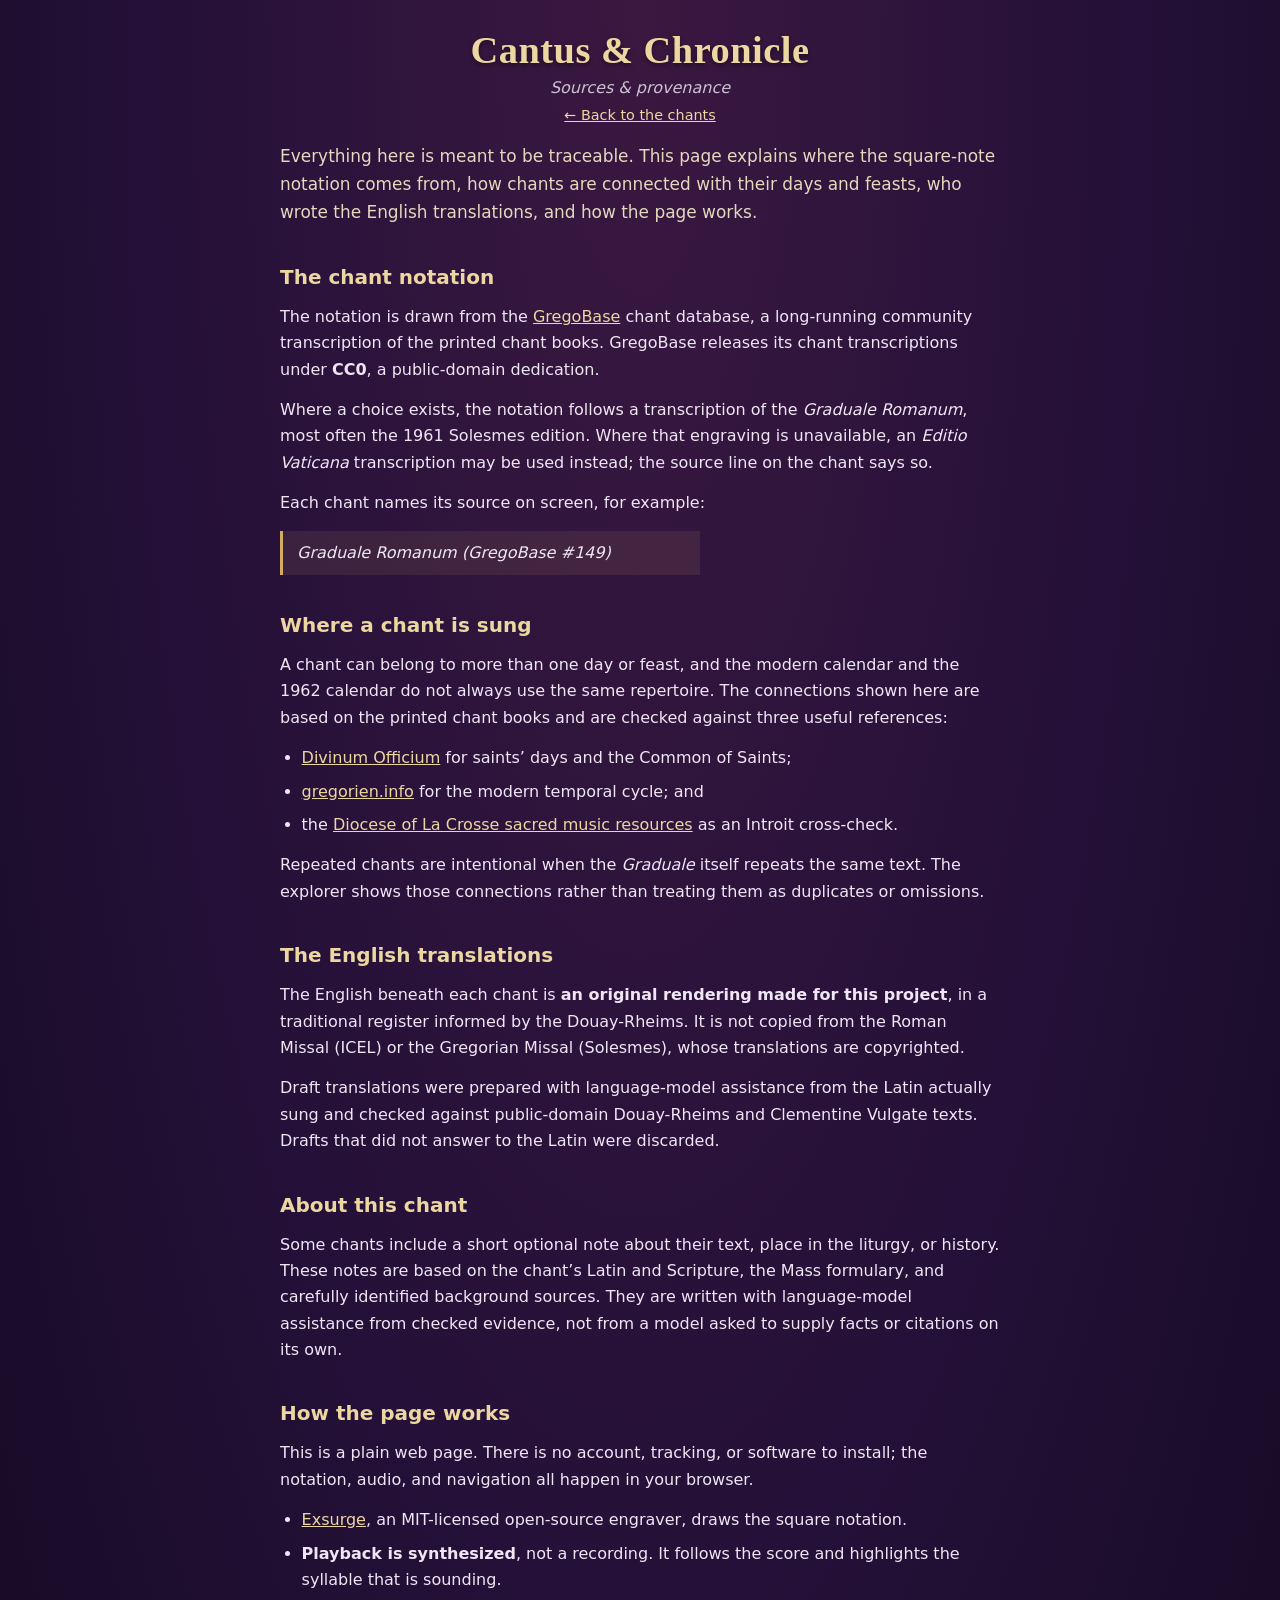
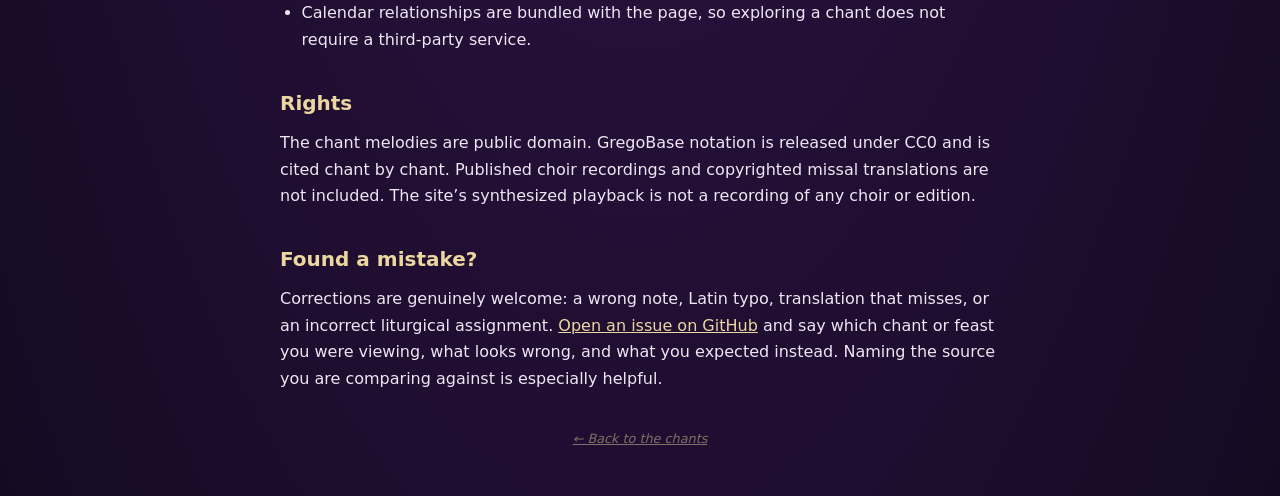
==== sources.html @ ac4ba3e9 "Update Turned repo into an explorer of the same Chants used in Chant of the Day" ====
<!DOCTYPE html>
<html lang="en">
<head>
  <meta charset="UTF-8" />
  <meta name="viewport" content="width=device-width, initial-scale=1.0" />
  <meta name="description" content="Where Cantus & Chronicle's chant notation, liturgical assignments, translations, and notes come from." />
  <title>Sources &middot; Cantus &amp; Chronicle</title>
  <link rel="stylesheet" href="styles.css" />
</head>
<body>
  <main class="console">
    <header class="masthead">
      <h1>Cantus &amp; Chronicle</h1>
      <p class="subtitle">Sources &amp; provenance</p>
      <p class="back-link"><a href="index.html">&larr; Back to the chants</a></p>
    </header>

    <article class="prose">
      <p class="prose-lede">
        Everything here is meant to be traceable. This page explains where the
        square-note notation comes from, how chants are connected with their days and
        feasts, who wrote the English translations, and how the page works.
      </p>

      <h2>The chant notation</h2>
      <p>
        The notation is drawn from the <a href="https://gregobase.selapa.net/" target="_blank" rel="noopener">GregoBase</a>
        chant database, a long-running community transcription of the printed chant
        books. GregoBase releases its chant transcriptions under <strong>CC0</strong>,
        a public-domain dedication.
      </p>
      <p>
        Where a choice exists, the notation follows a transcription of the
        <em>Graduale Romanum</em>, most often the 1961 Solesmes edition. Where that
        engraving is unavailable, an <em>Editio Vaticana</em> transcription may be
        used instead; the source line on the chant says so.
      </p>
      <p>Each chant names its source on screen, for example:</p>
      <p class="prose-example">Graduale Romanum (GregoBase #149)</p>

      <h2>Where a chant is sung</h2>
      <p>
        A chant can belong to more than one day or feast, and the modern calendar and
        the 1962 calendar do not always use the same repertoire. The connections shown
        here are based on the printed chant books and are checked against three useful
        references:
      </p>
      <ul>
        <li><a href="https://www.divinumofficium.com/" target="_blank" rel="noopener">Divinum Officium</a> for saints&rsquo; days and the Common of Saints;</li>
        <li><a href="https://gregorien.info/" target="_blank" rel="noopener">gregorien.info</a> for the modern temporal cycle; and</li>
        <li>the <a href="https://diolc.org/sacredworship/sacred-music/" target="_blank" rel="noopener">Diocese of La Crosse sacred music resources</a> as an Introit cross-check.</li>
      </ul>
      <p>
        Repeated chants are intentional when the <em>Graduale</em> itself repeats the
        same text. The explorer shows those connections rather than treating them as
        duplicates or omissions.
      </p>

      <h2>The English translations</h2>
      <p>
        The English beneath each chant is <strong>an original rendering made for this
        project</strong>, in a traditional register informed by the Douay-Rheims. It is
        not copied from the Roman Missal (ICEL) or the Gregorian Missal (Solesmes),
        whose translations are copyrighted.
      </p>
      <p>
        Draft translations were prepared with language-model assistance from the Latin
        actually sung and checked against public-domain Douay-Rheims and Clementine
        Vulgate texts. Drafts that did not answer to the Latin were discarded.
      </p>

      <h2>About this chant</h2>
      <p>
        Some chants include a short optional note about their text, place in the
        liturgy, or history. These notes are based on the chant&rsquo;s Latin and Scripture,
        the Mass formulary, and carefully identified background sources. They are
        written with language-model assistance from checked evidence, not from a model
        asked to supply facts or citations on its own.
      </p>

      <h2>How the page works</h2>
      <p>
        This is a plain web page. There is no account, tracking, or software to
        install; the notation, audio, and navigation all happen in your browser.
      </p>
      <ul>
        <li><a href="https://github.com/frmatthew/exsurge" target="_blank" rel="noopener">Exsurge</a>, an MIT-licensed open-source engraver, draws the square notation.</li>
        <li><strong>Playback is synthesized</strong>, not a recording. It follows the score and highlights the syllable that is sounding.</li>
        <li>Calendar relationships are bundled with the page, so exploring a chant does not require a third-party service.</li>
      </ul>

      <h2>Rights</h2>
      <p>
        The chant melodies are public domain. GregoBase notation is released under
        CC0 and is cited chant by chant. Published choir recordings and copyrighted
        missal translations are not included. The site&rsquo;s synthesized playback is not
        a recording of any choir or edition.
      </p>

      <h2>Found a mistake?</h2>
      <p>
        Corrections are genuinely welcome: a wrong note, Latin typo, translation that
        misses, or an incorrect liturgical assignment. <a href="https://github.com/financeprofessormckee/Cantus-and-Chronicle/issues" target="_blank" rel="noopener">Open an issue on GitHub</a>
        and say which chant or feast you were viewing, what looks wrong, and what you
        expected instead. Naming the source you are comparing against is especially helpful.
      </p>
    </article>

    <footer class="footnotes">
      <p class="draft-note"><a href="index.html">&larr; Back to the chants</a></p>
    </footer>
  </main>
</body>
</html>
---- styles.css ----
:root {
  --ground-dark: #150a22;
  --ground: #241038;
  --aubergine: #3a1840;
  --gold: #d6ad60;
  --gold-soft: #ecd7a0;
  --parchment: #fbf6ea;
  --ink: #1c1a17;
  --cream-edge: #e4d8bd;
  --text: #efe6f3;
  /* Follow-along highlight colour (Chant of the Day sets this per season; here it
     is a fixed warm gold since the explorer isn't tied to a liturgical day). */
  --accent: #b3892f;
}

* { box-sizing: border-box; }

html, body { margin: 0; min-height: 100%; }

body {
  font-family: "Segoe UI", system-ui, -apple-system, sans-serif;
  color: var(--text);
  background:
    radial-gradient(ellipse at 50% 0%, var(--aubergine), var(--ground) 55%, var(--ground-dark) 100%);
  display: flex;
  justify-content: center;
  padding: 28px 16px 48px;
}

.console {
  width: 100%;
  max-width: 720px;
  display: flex;
  flex-direction: column;
  align-items: center;
  gap: 20px;
}

/* ---- Masthead ---- */
.masthead { text-align: center; }
.masthead h1 {
  margin: 0;
  font-family: Georgia, "Times New Roman", serif;
  font-size: clamp(1.6rem, 5vw, 2.4rem);
  letter-spacing: 0.5px;
  color: var(--gold-soft);
  text-shadow: 0 2px 4px rgba(0, 0, 0, 0.45);
}
.subtitle { margin: 6px 0 0; opacity: 0.82; font-style: italic; }

/* ---- Chant heading (title + mode) ---- */
.chant-head { text-align: center; }
.chant-title {
  margin: 0;
  font-family: Georgia, "Times New Roman", serif;
  font-size: clamp(1.3rem, 4vw, 1.8rem);
  color: var(--gold-soft);
}
.chant-mode {
  margin: 6px 0 0;
  font-size: 0.78rem;
  text-transform: uppercase;
  letter-spacing: 0.6px;
  opacity: 0.7;
}

/* ---- Score card (cream parchment panel for the notation) ---- */
.score-card {
  width: 100%;
  background: var(--parchment);
  border: 1px solid var(--cream-edge);
  border-radius: 14px;
  box-shadow: 0 8px 24px rgba(0, 0, 0, 0.4), inset 0 0 0 6px rgba(214, 173, 96, 0.18);
  padding: 22px 22px 14px;
}
.score {
  width: 100%;
  min-height: 120px;
  display: flex;
  align-items: center;
  justify-content: center;
  color: var(--ink);
}
/* Exsurge renders dark-ink SVG square notes; keep it fluid on narrow screens. */
.score svg { max-width: 100%; height: auto; }

/* Follow-along highlight: playback.js adds .chant-active to the sounding notation
   group. Tinting the group lights the note and its syllable together. */
.score .ChantNotationElement.chant-active use,
.score .ChantNotationElement.chant-active path,
.score .ChantNotationElement.chant-active rect,
.score .ChantNotationElement.chant-active text {
  fill: var(--accent);
}
.score .ChantNotationElement.chant-active {
  filter: drop-shadow(0 0 2px var(--accent));
}
.score .ChantNotationElement use,
.score .ChantNotationElement text,
.score .ChantNotationElement rect {
  transition: fill 90ms linear;
}

.score-tools {
  display: flex;
  align-items: center;
  gap: 12px;
  margin-top: 8px;
  padding-top: 12px;
  border-top: 1px dashed var(--cream-edge);
}
.play-note { font-size: 0.82rem; color: #6b5d44; }

/* ---- Buttons ---- */
button {
  font-size: 1rem;
  font-weight: 600;
  border: none;
  border-radius: 9px;
  cursor: pointer;
  transition: transform 0.05s ease, filter 0.15s ease, background 0.15s ease;
}
button:active { transform: translateY(1px); }

button.ghost {
  background: transparent;
  color: #6b4a2e;
  border: 1.5px solid var(--gold);
  padding: 7px 14px;
}
button.ghost:hover { background: rgba(214, 173, 96, 0.18); }
button.ghost:disabled { opacity: 0.5; cursor: default; }

button.primary {
  background: var(--gold);
  color: #3a2a08;
  padding: 11px 22px;
  font-size: 1.05rem;
}
button.primary:hover { filter: brightness(1.06); }
button.primary:disabled { opacity: 0.5; cursor: default; }

/* ---- Chant text (Latin + translation) ---- */
.chant-text { width: 100%; text-align: center; max-width: 600px; }
.chant-latin {
  margin: 0;
  font-family: Georgia, "Times New Roman", serif;
  font-size: 1.15rem;
  line-height: 1.5;
  color: var(--gold-soft);
}
.chant-translation { margin: 8px 0 0; font-style: italic; opacity: 0.86; line-height: 1.45; }

/* ---- Usages ("Used in the liturgy on:") ---- */
.chant-usages { width: 100%; max-width: 600px; text-align: center; }
.usages-heading {
  margin: 0 0 8px;
  font-size: 0.78rem;
  font-weight: 700;
  text-transform: uppercase;
  letter-spacing: 0.6px;
  opacity: 0.7;
}
.usages-list {
  list-style: none;
  margin: 0;
  padding: 0;
  display: flex;
  flex-direction: column;
  gap: 6px;
}
.usage-item {
  display: flex;
  align-items: baseline;
  justify-content: center;
  gap: 8px;
  flex-wrap: wrap;
  font-size: 0.92rem;
}
.usage-text { opacity: 0.9; }
.usage-badge {
  flex: none;
  font-size: 0.68rem;
  font-weight: 700;
  text-transform: uppercase;
  letter-spacing: 0.4px;
  padding: 1px 7px;
  border-radius: 999px;
  border: 1px solid var(--gold);
  color: var(--gold-soft);
}
.usage-badge-1962 { border-color: var(--cream-edge); color: var(--cream-edge); opacity: 0.85; }

/* ---- Related chants ("Other chants on this feast:") ---- */
.chant-related { width: 100%; max-width: 600px; text-align: center; }
.related-group {
  display: flex;
  align-items: baseline;
  justify-content: center;
  flex-wrap: wrap;
  gap: 6px 8px;
  margin: 0 0 8px;
  font-size: 0.9rem;
}
.related-feast { opacity: 0.75; }
.related-chip {
  font: inherit;
  font-size: 0.82rem;
  background: transparent;
  color: #6b4a2e;
  border: 1px solid var(--gold);
  border-radius: 999px;
  padding: 2px 10px;
  cursor: pointer;
}
.related-chip:hover { background: rgba(214, 173, 96, 0.18); }
.related-chip:disabled { opacity: 0.4; cursor: default; }

/* ---- Commentary ("About this chant:") ---- */
.chant-commentary { width: 100%; max-width: 600px; text-align: center; }
.chant-commentary summary {
  cursor: pointer;
  font-size: 0.82rem;
  font-weight: 600;
  color: var(--gold-soft);
  opacity: 0.85;
  padding: 4px 0;
}
.chant-commentary summary:hover { opacity: 1; }
.chant-commentary-text { margin: 10px 0 0; font-size: 0.92rem; line-height: 1.5; opacity: 0.9; }
.chant-commentary-source { margin: 8px 0 0; font-size: 0.78rem; font-style: italic; opacity: 0.65; }

/* ---- Actions ---- */
.actions { display: flex; justify-content: center; gap: 10px; }

/* ---- Footnotes ---- */
.footnotes { width: 100%; text-align: center; }
.source-note, .draft-note { margin: 0 0 6px; font-size: 0.8rem; opacity: 0.6; }
.draft-note { font-style: italic; opacity: 0.48; max-width: 560px; margin: 4px auto 0; line-height: 1.4; }

/* ---- Sources page (sources.html) ---- */
.back-link { margin: 10px 0 0; font-size: 0.9rem; }
.prose { width: 100%; max-width: 720px; line-height: 1.65; }
.prose h2 { margin: 34px 0 10px; color: var(--gold-soft); font-size: 1.25rem; }
.prose p { margin: 0 0 14px; }
.prose ul { margin: 0 0 14px; padding-left: 1.35rem; }
.prose li { margin: 0 0 7px; }
.prose a, .draft-note a, .back-link a { color: var(--gold-soft); }
.prose-example { margin: 14px auto; padding: 9px 14px; max-width: 420px; border-left: 3px solid var(--gold); background: rgba(214, 173, 96, 0.1); font-style: italic; }
.prose-lede { font-size: 1.06rem; color: var(--cream-edge); }

@media (max-width: 480px) {
  .console { gap: 16px; }
}
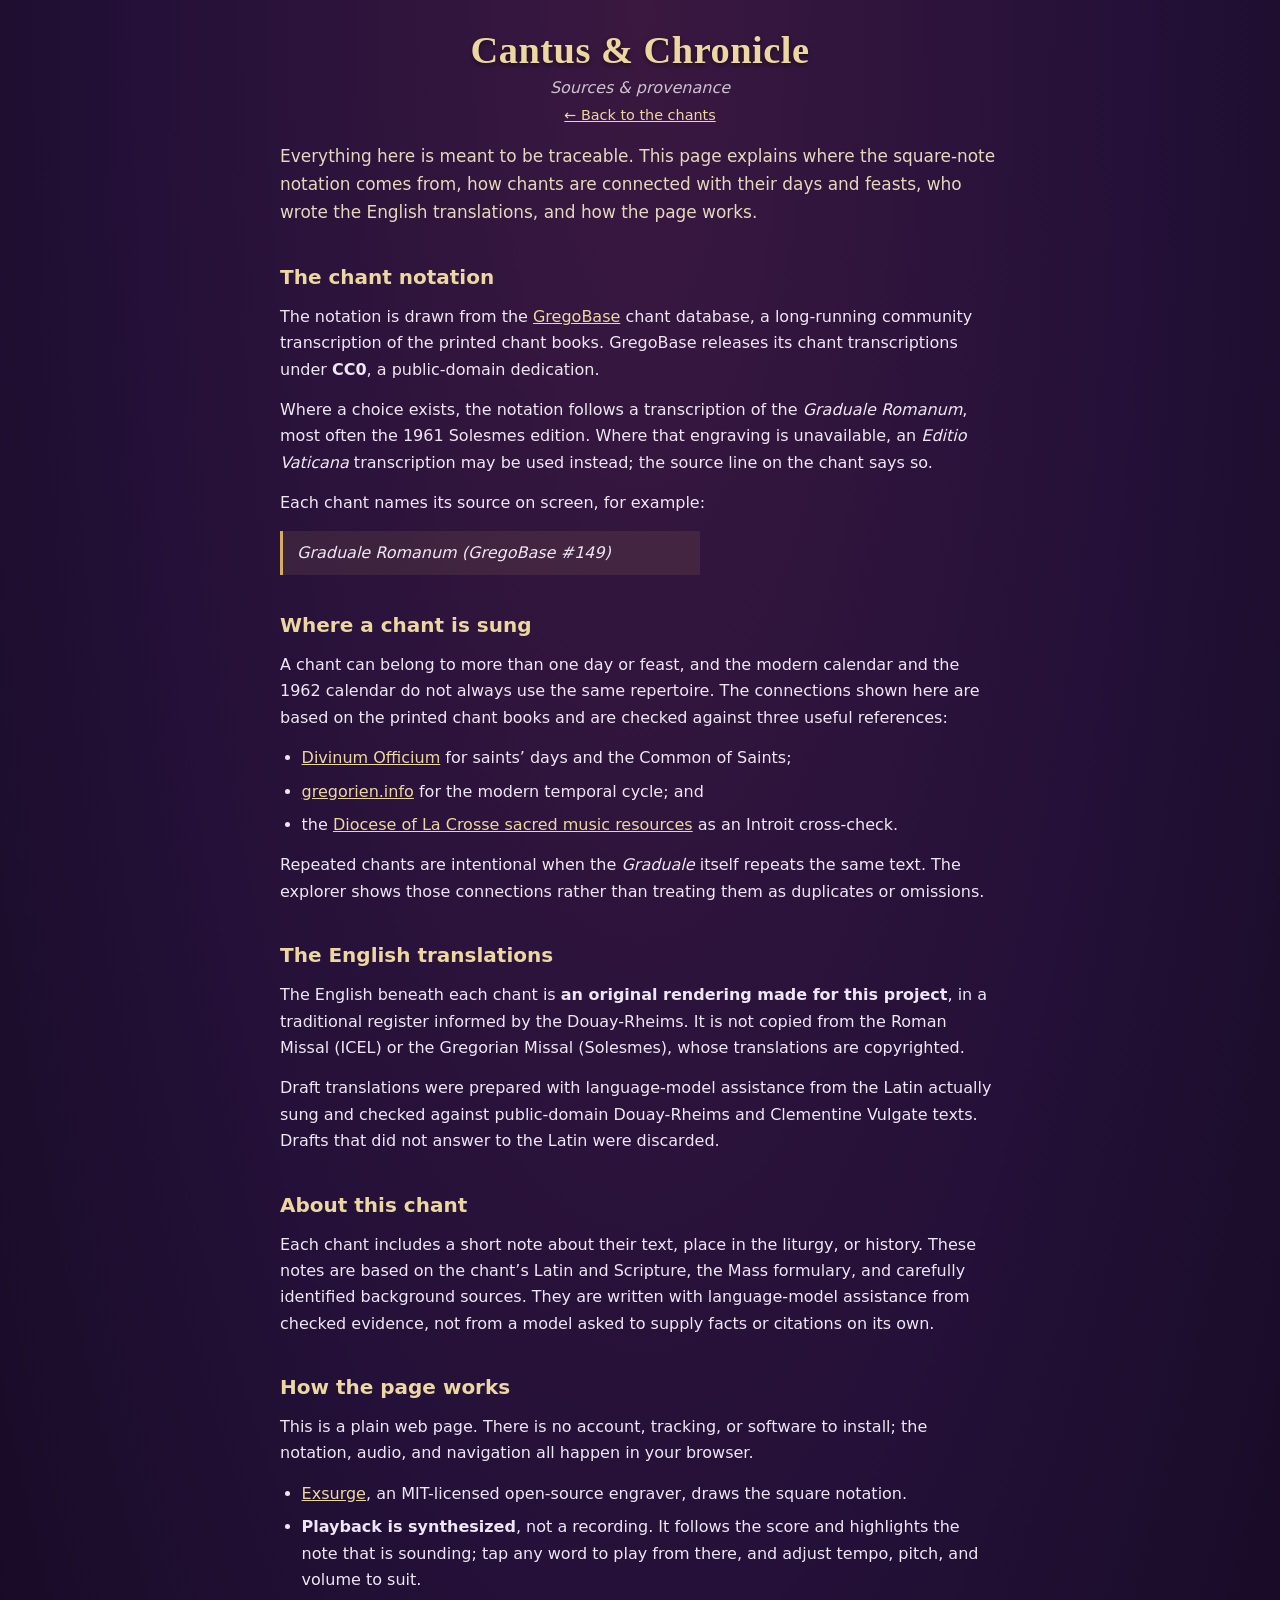
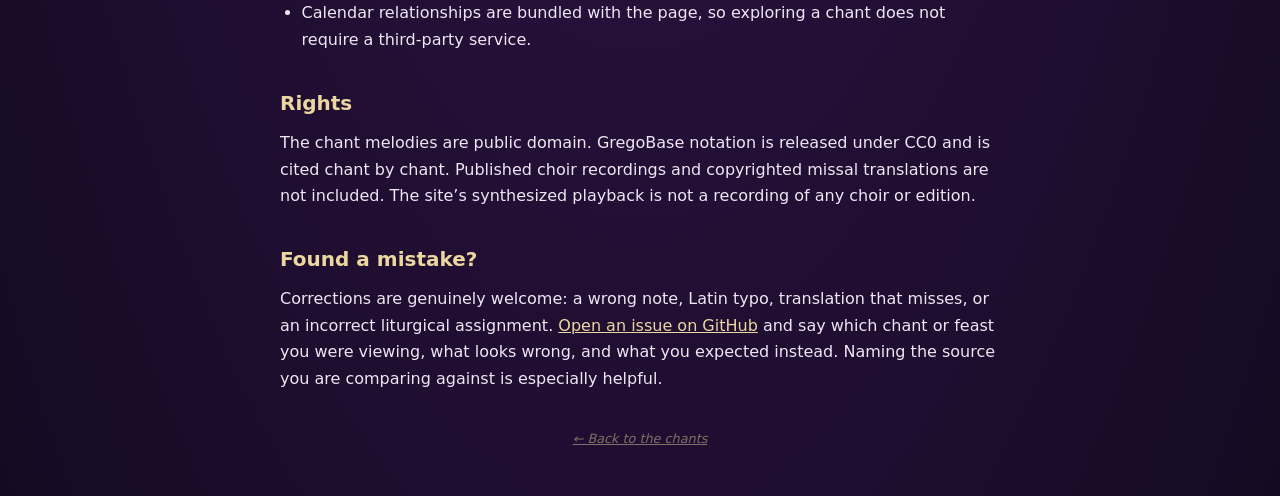
==== commit d12e1bac: "Feature Ports More feature ports from Chant of Day - Added all the blurbs with some tweaks so only o" ====
--- a/sources.html
+++ b/sources.html
@@ -71,7 +71,7 @@
 
       <h2>About this chant</h2>
       <p>
-        Some chants include a short optional note about their text, place in the
+        Each chant includes a short note about their text, place in the
         liturgy, or history. These notes are based on the chant&rsquo;s Latin and Scripture,
         the Mass formulary, and carefully identified background sources. They are
         written with language-model assistance from checked evidence, not from a model
@@ -85,7 +85,7 @@
       </p>
       <ul>
         <li><a href="https://github.com/frmatthew/exsurge" target="_blank" rel="noopener">Exsurge</a>, an MIT-licensed open-source engraver, draws the square notation.</li>
-        <li><strong>Playback is synthesized</strong>, not a recording. It follows the score and highlights the syllable that is sounding.</li>
+        <li><strong>Playback is synthesized</strong>, not a recording. It follows the score and highlights the note that is sounding; tap any word to play from there, and adjust tempo, pitch, and volume to suit.</li>
         <li>Calendar relationships are bundled with the page, so exploring a chant does not require a third-party service.</li>
       </ul>
 
--- a/styles.css
+++ b/styles.css
@@ -98,18 +98,63 @@
 .score .ChantNotationElement use,
 .score .ChantNotationElement text,
 .score .ChantNotationElement rect {
-  transition: fill 90ms linear;
+  transition: fill 90ms linear, opacity 90ms linear;
+}
+
+/* Multi-note neume: dim the whole syllable, then pick out the exact sounding note
+   at full strength. playback.js applies this split instead of plain .chant-active
+   whenever a neume's glyph count lines up 1:1 with its note count. */
+.score .ChantNotationElement.chant-active-syllable use,
+.score .ChantNotationElement.chant-active-syllable path,
+.score .ChantNotationElement.chant-active-syllable rect,
+.score .ChantNotationElement.chant-active-syllable text {
+  fill: var(--accent);
+  opacity: 0.5;
+}
+.score .ChantNotationElement.chant-active-syllable use.chant-note-active {
+  opacity: 1;
+  filter: drop-shadow(0 0 2px var(--accent));
+}
+
+/* Click-to-seek: tapping a note/word starts playback there. */
+.score .ChantNotationElement.chant-clickable {
+  cursor: pointer;
 }
 
 .score-tools {
   display: flex;
   align-items: center;
-  gap: 12px;
+  flex-wrap: wrap;
+  gap: 10px 18px;
   margin-top: 8px;
   padding-top: 12px;
   border-top: 1px dashed var(--cream-edge);
 }
 .play-note { font-size: 0.82rem; color: #6b5d44; }
+
+.tempo-control {
+  display: inline-flex;
+  align-items: center;
+  gap: 6px;
+  font-size: 0.82rem;
+  color: #6b5d44;
+}
+.tempo-control input[type="range"] {
+  accent-color: var(--gold);
+  width: 110px;
+}
+.tempo-control #tempo-value { min-width: 4.5em; }
+.tempo-control #pitch-value { min-width: 3.5em; }
+.tempo-control #volume-value { min-width: 3em; }
+.verse-toggle-control {
+  cursor: pointer;
+  gap: 7px;
+}
+.verse-toggle-control input[type="checkbox"] {
+  accent-color: var(--gold);
+  width: 15px;
+  height: 15px;
+}
 
 /* ---- Buttons ---- */
 button {
@@ -150,6 +195,21 @@
   color: var(--gold-soft);
 }
 .chant-translation { margin: 8px 0 0; font-style: italic; opacity: 0.86; line-height: 1.45; }
+.verse-block {
+  margin-top: 14px;
+  padding-top: 12px;
+  border-top: 1px dashed var(--cream-edge);
+}
+.verse-label {
+  margin: 0 0 4px;
+  font-size: 0.72rem;
+  text-transform: uppercase;
+  letter-spacing: 0.6px;
+  color: var(--gold-soft);
+  opacity: 0.75;
+}
+.verse-block .chant-translation:last-child { margin-bottom: 0; }
+.verse-block #gloria-patri-label { margin-top: 10px; }
 
 /* ---- Usages ("Used in the liturgy on:") ---- */
 .chant-usages { width: 100%; max-width: 600px; text-align: center; }
